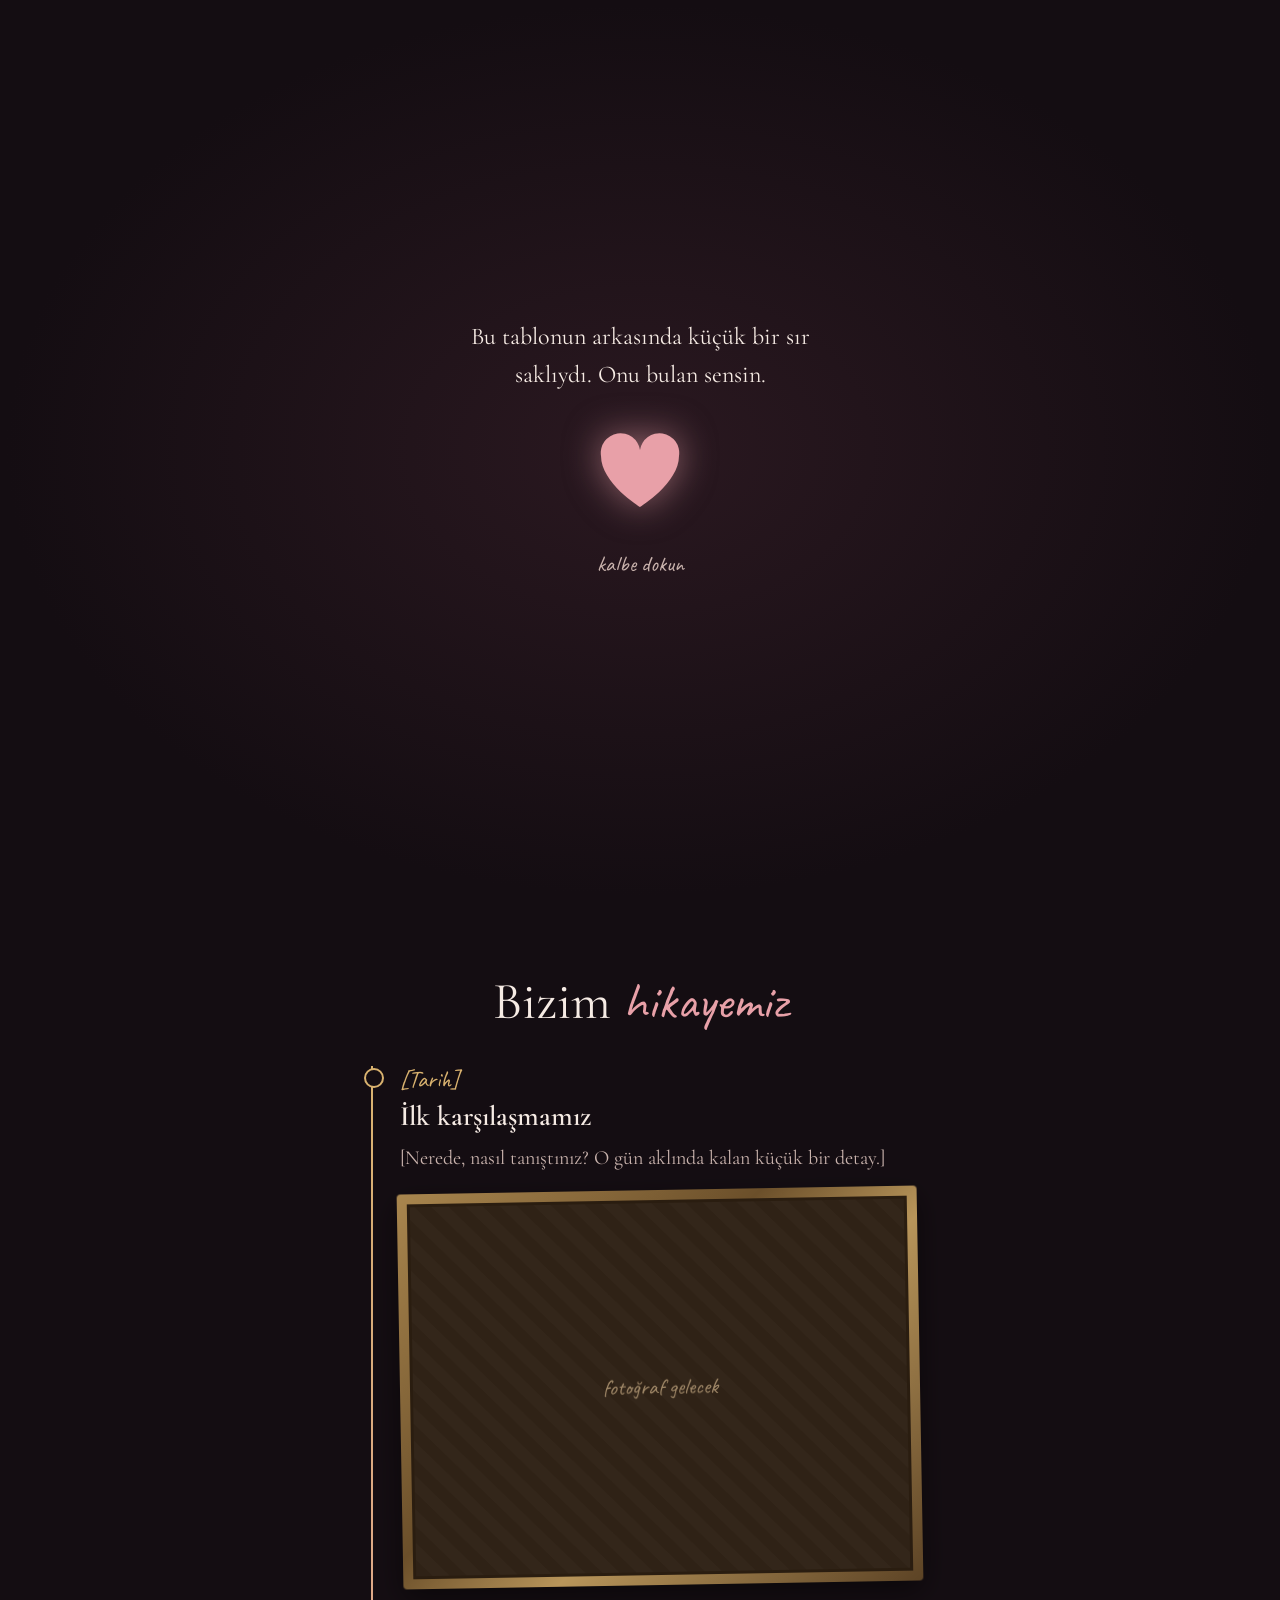
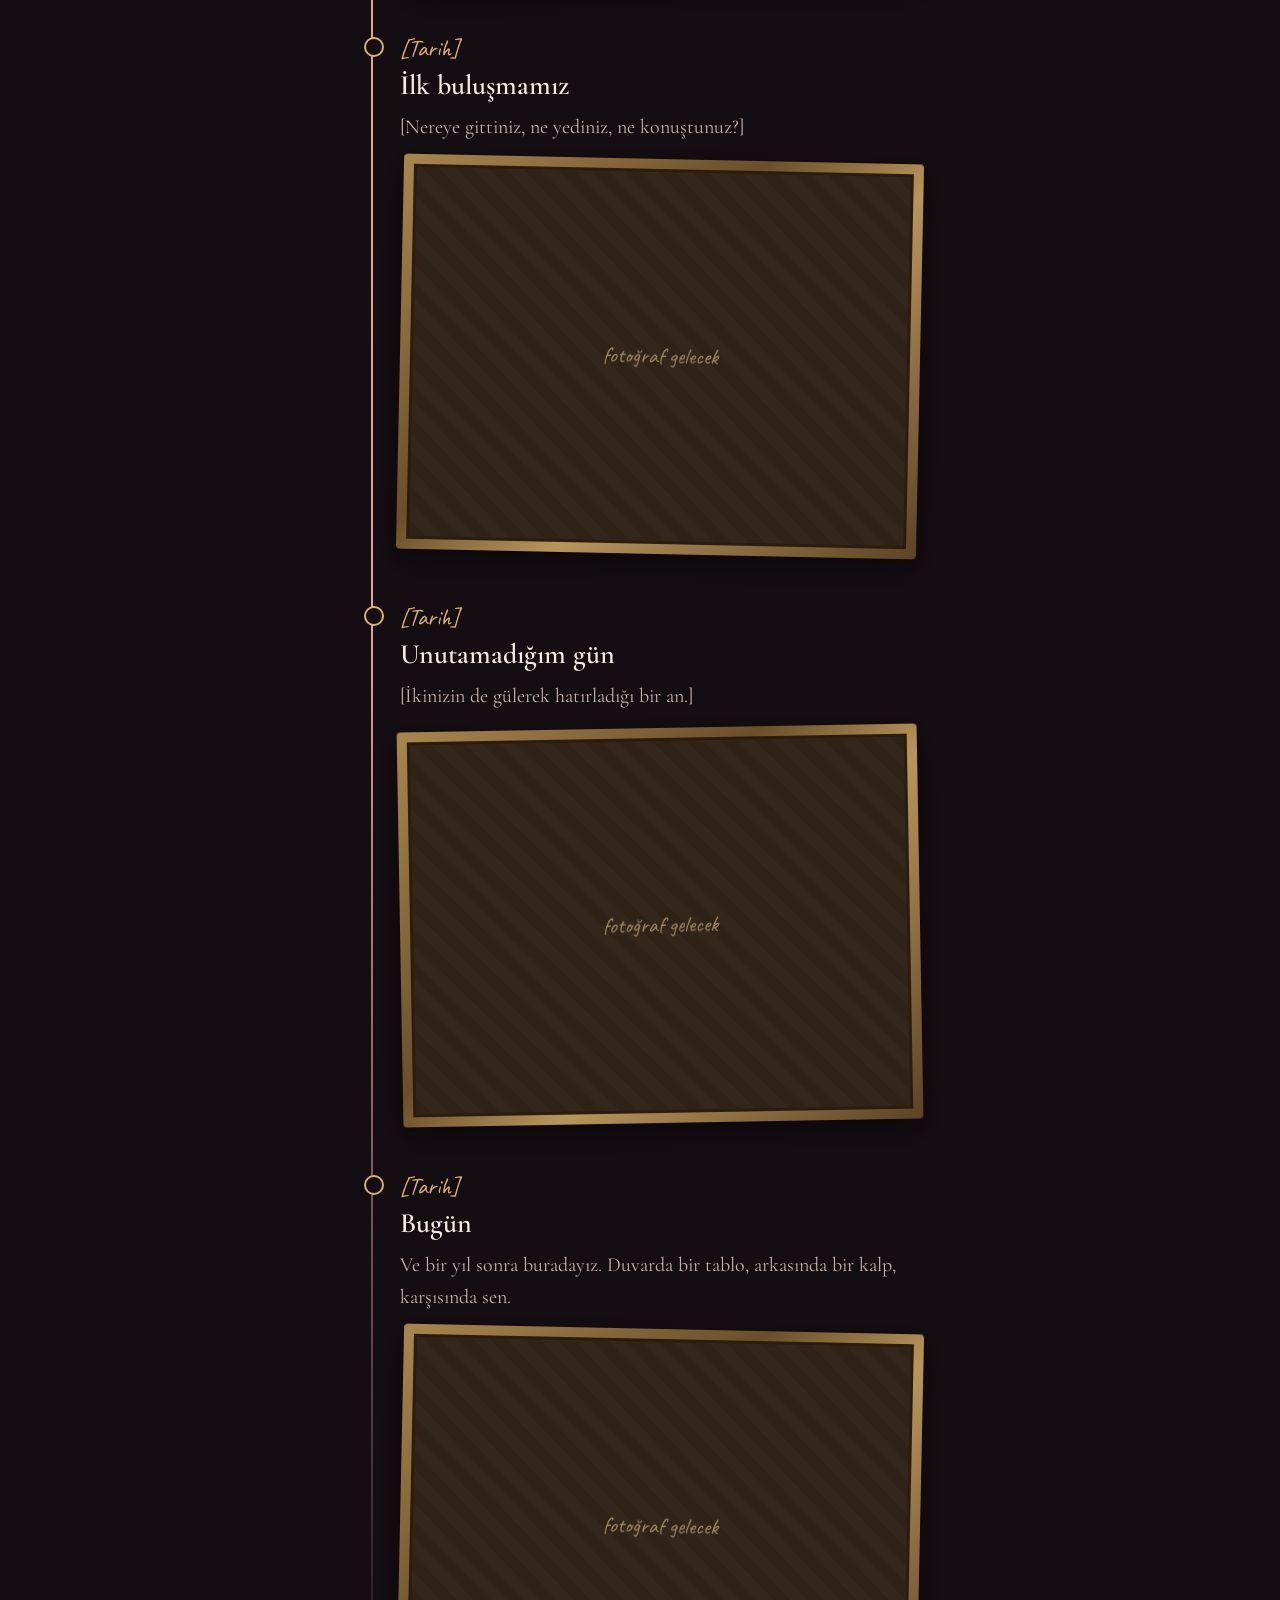
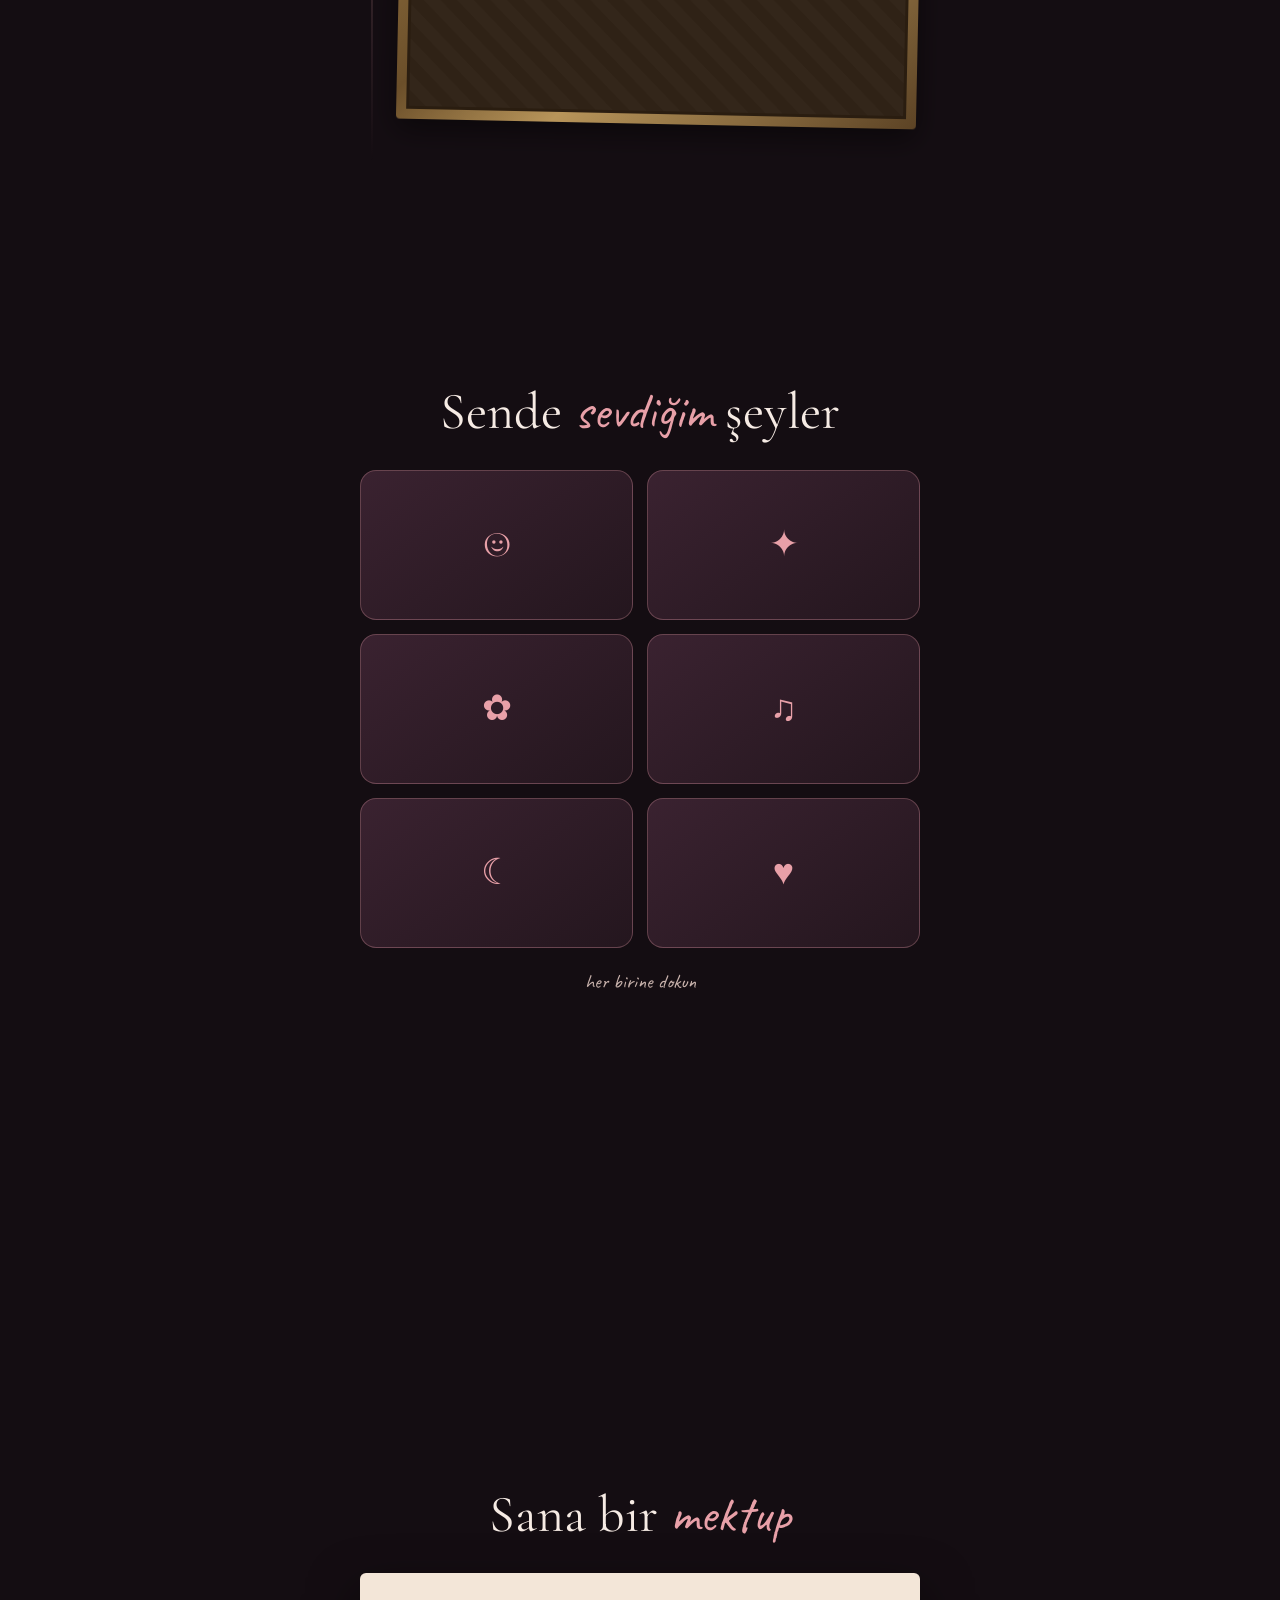
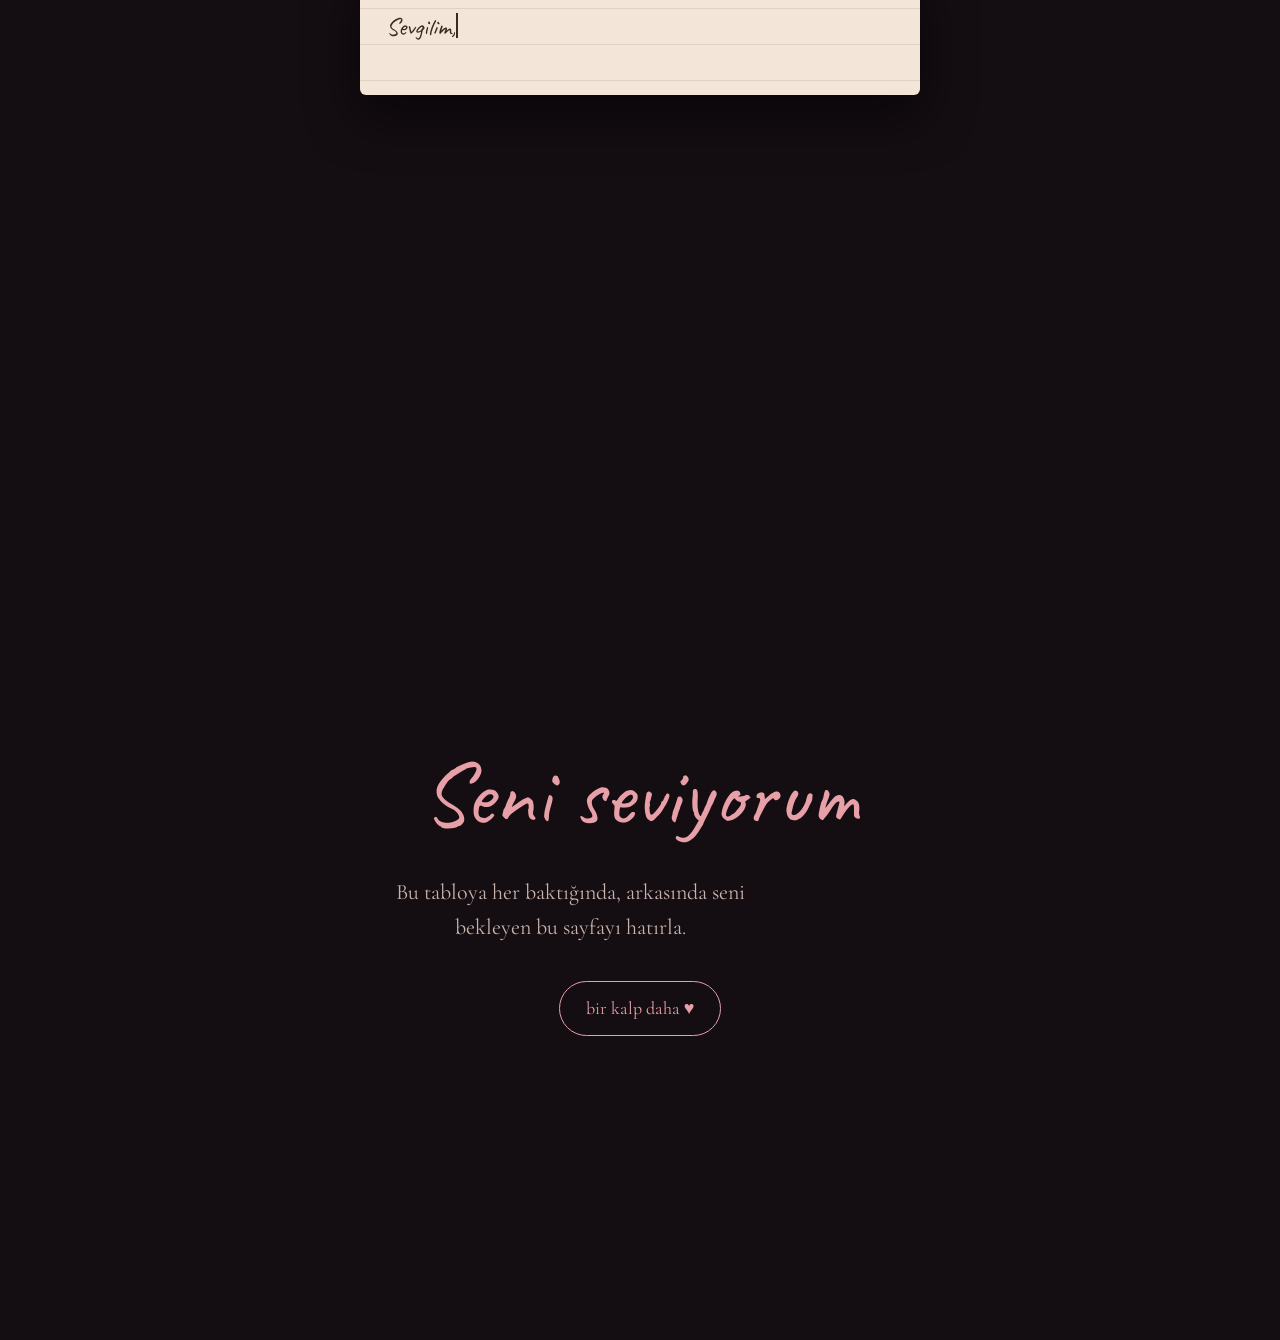
==== seninle/index.html @ 9f1d5860 "Yıl dönümü sürpriz sayfası taslağı (seninle/) NFC etiketiyle açılacak, telefona göre tasarlanmış tek" ====
<!doctype html>
<html lang="tr">
<head>
<meta charset="utf-8">
<meta name="viewport" content="width=device-width, initial-scale=1, viewport-fit=cover">
<meta name="robots" content="noindex, nofollow">
<meta name="theme-color" content="#140d12">
<title>Sana</title>
<link rel="icon" href="data:image/svg+xml,%3Csvg xmlns='http://www.w3.org/2000/svg' viewBox='0 0 64 64'%3E%3Cpath d='M32 56S6 40 6 22a13 13 0 0 1 26-4 13 13 0 0 1 26 4c0 18-26 34-26 34z' fill='%23e8a0a8'/%3E%3C/svg%3E">
<link rel="preconnect" href="https://fonts.googleapis.com">
<link rel="preconnect" href="https://fonts.gstatic.com" crossorigin>
<link href="https://fonts.googleapis.com/css2?family=Caveat:wght@500;700&family=Cormorant+Garamond:ital,wght@0,400;0,600;1,400&display=swap" rel="stylesheet">
<style>
:root{
  --bg:#140d12; --bg2:#1f141b; --ink:#f6ebe4; --muted:#c9b3ad;
  --rose:#e8a0a8; --gold:#d9b26f; --frame:#8a6a3c;
  --serif:"Cormorant Garamond",Georgia,serif; --hand:"Caveat",cursive;
}
*{box-sizing:border-box;margin:0;padding:0}
html{scroll-behavior:smooth}
body{background:var(--bg);color:var(--ink);font-family:var(--serif);font-size:20px;line-height:1.6;overflow-x:hidden;-webkit-font-smoothing:antialiased}
img{max-width:100%;display:block}
#yildizlar{position:fixed;inset:0;z-index:0;pointer-events:none}
main{position:relative;z-index:1}
section{min-height:100svh;padding:72px 20px;display:flex;flex-direction:column;align-items:center;justify-content:center;text-align:center}
.dar{max-width:560px;width:100%;margin:0 auto}
h1,h2{font-weight:400;line-height:1.15}
h2{font-size:clamp(34px,8vw,52px);margin-bottom:28px}
.el{font-family:var(--hand);color:var(--rose)}
.kucuk{font-size:16px;color:var(--muted);letter-spacing:.12em;text-transform:uppercase}

/* Giriş perdesi */
#perde{position:fixed;inset:0;z-index:50;background:radial-gradient(ellipse at center,#2a1820 0%,var(--bg) 70%);display:flex;flex-direction:column;align-items:center;justify-content:center;gap:28px;padding:24px;text-align:center;transition:opacity 1.2s ease,visibility 1.2s}
#perde.kalk{opacity:0;visibility:hidden}
#perde p{font-size:24px;max-width:340px;opacity:0;animation:belir 1.6s .4s forwards}
.kalp-btn{width:96px;height:96px;border:none;background:none;cursor:pointer;opacity:0;animation:belir 1.2s 1.6s forwards, atis 1.4s 2.8s infinite}
.kalp-btn svg{width:100%;height:100%;filter:drop-shadow(0 0 18px rgba(232,160,168,.55))}
#perde small{font-family:var(--hand);font-size:22px;color:var(--muted);opacity:0;animation:belir 1s 2.2s forwards}
@keyframes belir{to{opacity:1}}
@keyframes atis{0%,100%{transform:scale(1)}15%{transform:scale(1.12)}30%{transform:scale(1)}45%{transform:scale(1.08)}}

/* Kahraman */
#giris h1{font-size:clamp(44px,12vw,84px);margin:14px 0 8px}
#giris .alt{font-size:22px;color:var(--muted);max-width:420px}
.sayac{display:grid;grid-template-columns:repeat(4,1fr);gap:10px;margin:40px auto 0;max-width:440px;width:100%}
.sayac div{background:rgba(255,255,255,.04);border:1px solid rgba(217,178,111,.25);border-radius:14px;padding:14px 4px}
.sayac b{display:block;font-size:30px;font-weight:600;color:var(--gold);font-variant-numeric:tabular-nums}
.sayac span{font-size:14px;color:var(--muted)}
.asagi{margin-top:56px;font-family:var(--hand);font-size:22px;color:var(--muted);animation:suz 2.4s infinite}
@keyframes suz{50%{transform:translateY(8px)}}

/* Zaman çizelgesi */
.cizgi{position:relative;max-width:560px;width:100%;margin:0 auto;text-align:left}
.cizgi::before{content:"";position:absolute;left:11px;top:6px;bottom:6px;width:2px;background:linear-gradient(var(--gold),var(--rose),transparent)}
.ani{position:relative;padding-left:40px;margin-bottom:44px}
.ani::before{content:"";position:absolute;left:4px;top:8px;width:16px;height:16px;border-radius:50%;background:var(--bg);border:2px solid var(--gold)}
.ani time{font-family:var(--hand);font-size:24px;color:var(--gold)}
.ani h3{font-size:28px;font-weight:600;line-height:1.2;margin:2px 0 8px}
.ani p{color:var(--muted)}
.cerceve{margin-top:16px;padding:10px;background:linear-gradient(135deg,#a9864e,#6b4f2a 40%,#b8955a 60%,#5c4325);border-radius:4px;box-shadow:0 10px 30px rgba(0,0,0,.5);transform:rotate(-1deg)}
.ani:nth-child(even) .cerceve{transform:rotate(1.2deg)}
.cerceve img,.cerceve .bos{width:100%;aspect-ratio:4/3;object-fit:cover;border:3px solid #2a1d10;background:#2a1d10}
.cerceve .bos{display:flex;align-items:center;justify-content:center;font-family:var(--hand);font-size:22px;color:#a08868;background:repeating-linear-gradient(45deg,#2f2216 0 12px,#33261a 12px 24px)}

/* Sevdiğim şeyler */
.kartlar{display:grid;grid-template-columns:repeat(2,1fr);gap:14px;max-width:560px;width:100%}
.kart{perspective:800px;height:150px;cursor:pointer;-webkit-tap-highlight-color:transparent}
.kart-ic{position:relative;width:100%;height:100%;transition:transform .7s cubic-bezier(.3,.7,.3,1);transform-style:preserve-3d}
.kart.acik .kart-ic{transform:rotateY(180deg)}
.yuz{position:absolute;inset:0;border-radius:16px;backface-visibility:hidden;-webkit-backface-visibility:hidden;display:flex;align-items:center;justify-content:center;padding:14px}
.on{background:linear-gradient(145deg,#3a2230,#24161e);border:1px solid rgba(232,160,168,.3);font-size:36px;color:var(--rose);font-variant-emoji:text}
.arka{background:linear-gradient(145deg,#f3e2d6,#e7cdbd);color:#3a2028;transform:rotateY(180deg);font-size:18px;line-height:1.35}
.ipucu{margin-top:18px;font-family:var(--hand);font-size:20px;color:var(--muted)}

/* Mektup */
.mektup{max-width:560px;width:100%;background:#f3e6d8;color:#3a2a22;border-radius:6px;padding:36px 26px;text-align:left;box-shadow:0 20px 50px rgba(0,0,0,.55);font-family:var(--hand);font-size:25px;line-height:1.45;position:relative;background-image:repeating-linear-gradient(transparent 0 35px,rgba(120,90,70,.15) 35px 36px)}
.mektup p{margin-bottom:14px;min-height:1em}
.mektup .imza{text-align:right;margin-top:20px}
.imlec{display:inline-block;width:2px;height:1em;background:#3a2a22;vertical-align:-3px;animation:yanson .9s steps(1) infinite}
@keyframes yanson{50%{opacity:0}}

/* Final */
#son h2{font-size:clamp(46px,13vw,90px)}
#son p{max-width:420px;color:var(--muted);font-size:22px}
.tekrar{margin-top:36px;background:none;border:1px solid var(--rose);color:var(--rose);font:inherit;font-size:18px;padding:12px 26px;border-radius:999px;cursor:pointer}

/* Kaydırınca belirme */
.goster{opacity:0;transform:translateY(28px);transition:opacity 1s ease,transform 1s ease}
.goster.gorundu{opacity:1;transform:none}

/* Müzik düğmesi */
#muzik{position:fixed;right:16px;bottom:16px;z-index:20;width:46px;height:46px;border-radius:50%;border:1px solid rgba(232,160,168,.5);background:rgba(20,13,18,.7);color:var(--rose);font-size:20px;cursor:pointer;display:none;backdrop-filter:blur(6px)}

.ucan{position:fixed;z-index:60;pointer-events:none;font-size:22px;animation:uc 2.6s ease-out forwards}
@keyframes uc{to{transform:translate(var(--x),var(--y)) rotate(var(--r)) scale(.4);opacity:0}}

@media (prefers-reduced-motion:reduce){*{animation-duration:.01s!important;transition-duration:.01s!important}}
</style>
</head>
<body>

<canvas id="yildizlar"></canvas>

<div id="perde">
  <p id="perde-yazi"></p>
  <button class="kalp-btn" id="ac" aria-label="Aç">
    <svg viewBox="0 0 64 64"><path d="M32 56S6 40 6 22a13 13 0 0 1 26-4 13 13 0 0 1 26 4c0 18-26 34-26 34z" fill="#e8a0a8"/></svg>
  </button>
  <small>kalbe dokun</small>
</div>

<button id="muzik" aria-label="Müziği aç/kapat">♪</button>

<main>
  <section id="giris">
    <div class="dar goster">
      <div class="kucuk" id="ust-yazi"></div>
      <h1 id="baslik"></h1>
      <p class="alt" id="alt-yazi"></p>
      <div class="sayac" aria-live="off">
        <div><b id="s-gun">0</b><span>gün</span></div>
        <div><b id="s-saat">0</b><span>saat</span></div>
        <div><b id="s-dk">0</b><span>dakika</span></div>
        <div><b id="s-sn">0</b><span>saniye</span></div>
      </div>
      <div class="asagi">aşağı kaydır ↓</div>
    </div>
  </section>

  <section id="hikaye">
    <h2 class="goster">Bizim <span class="el">hikayemiz</span></h2>
    <div class="cizgi" id="anilar"></div>
  </section>

  <section id="sevdiklerim">
    <h2 class="goster">Sende <span class="el">sevdiğim</span> şeyler</h2>
    <div class="kartlar goster" id="kartlar"></div>
    <div class="ipucu goster">her birine dokun</div>
  </section>

  <section id="mektup-bolum">
    <h2 class="goster">Sana bir <span class="el">mektup</span></h2>
    <div class="mektup goster" id="mektup"></div>
  </section>

  <section id="son">
    <div class="dar goster">
      <h2 class="el" id="son-baslik"></h2>
      <p id="son-yazi"></p>
      <button class="tekrar" id="kalpler">bir kalp daha ♥</button>
    </div>
  </section>
</main>

<script>
/* ============================================================
   BÜTÜN İÇERİK BURADA. Sadece bu kısmı düzenlemen yeterli.
   [KÖŞELİ PARANTEZ] içindekiler senin dolduracağın yerler.
   ============================================================ */
const CONFIG = {
  sevgili: "[Onun adı]",
  sen: "Emirhan",
  // Birlikte olmaya başladığınız an (YYYY-AA-GGTSS:DD)
  baslangic: "2025-11-07T20:00",

  perde: "Bu tablonun arkasında küçük bir sır saklıydı. Onu bulan sensin.",
  ustYazi: "1. yılımız",
  altYazi: "Seninle geçen her an, bu tablodaki her fırça darbesi kadar özenle seçilmiş gibi.",

  // Fotoğrafları seninle/foto/ klasörüne koy, adını buraya yaz. Foto yoksa "" bırak.
  anilar: [
    { tarih: "[Tarih]", baslik: "İlk karşılaşmamız", metin: "[Nerede, nasıl tanıştınız? O gün aklında kalan küçük bir detay.]", foto: "" },
    { tarih: "[Tarih]", baslik: "İlk buluşmamız", metin: "[Nereye gittiniz, ne yediniz, ne konuştunuz?]", foto: "" },
    { tarih: "[Tarih]", baslik: "Unutamadığım gün", metin: "[İkinizin de gülerek hatırladığı bir an.]", foto: "" },
    { tarih: "[Tarih]", baslik: "Bugün", metin: "Ve bir yıl sonra buradayız. Duvarda bir tablo, arkasında bir kalp, karşısında sen.", foto: "" }
  ],

  // Kartın önünde emoji, arkasında yazı
  sevdiklerim: [
    { on: "☺", arka: "[Gülüşün ...]" },
    { on: "✦", arka: "[Gözlerin ...]" },
    { on: "✿", arka: "[Küçük bir alışkanlığı]" },
    { on: "♫", arka: "[Birlikte dinlediğiniz şarkı]" },
    { on: "☾", arka: "[Gece konuşmalarımız]" },
    { on: "♥", arka: "Ve en çok, sen olduğun için." }
  ],

  mektup: [
    "Sevgilim,",
    "Bu tabloyu hazırlarken her rengi seçerken seni düşündüm. Ama asıl söylemek istediklerimi fırçayla anlatamadım, o yüzden onları buraya, tablonun arkasına sakladım.",
    "[Ona söylemek istediğin, sadece ikinizin bileceği bir şey.]",
    "Bir yıl önce hayatıma girdiğinde, her şeyin bu kadar güzel olacağını bilmiyordum. Şimdi biliyorum ve iyi ki sen.",
    "Nice yıllara, nice tablolara."
  ],
  imza: "Seni çok seven, Emirhan",

  sonBaslik: "Seni seviyorum",
  sonYazi: "Bu tabloya her baktığında, arkasında seni bekleyen bu sayfayı hatırla.",

  // İsteğe bağlı arka plan şarkısı: seninle/muzik.mp3 gibi. Yoksa "" bırak.
  muzik: ""
};
/* ============================================================ */

const $ = s => document.querySelector(s);
const yaz = (id, t) => { $(id).textContent = t; };

yaz("#perde-yazi", CONFIG.perde);
yaz("#ust-yazi", CONFIG.ustYazi);
$("#baslik").innerHTML = `Sevgili <span class="el"></span>`;
$("#baslik .el").textContent = CONFIG.sevgili;
yaz("#alt-yazi", CONFIG.altYazi);
yaz("#son-baslik", CONFIG.sonBaslik);
yaz("#son-yazi", CONFIG.sonYazi);

// Anılar
const anilar = $("#anilar");
CONFIG.anilar.forEach(a => {
  const d = document.createElement("article");
  d.className = "ani goster";
  d.innerHTML = `<time></time><h3></h3><p></p><div class="cerceve"></div>`;
  d.querySelector("time").textContent = a.tarih;
  d.querySelector("h3").textContent = a.baslik;
  d.querySelector("p").textContent = a.metin;
  const c = d.querySelector(".cerceve");
  if (a.foto) {
    const img = new Image(); img.loading = "lazy"; img.alt = a.baslik; img.src = "foto/" + a.foto;
    c.appendChild(img);
  } else {
    c.innerHTML = `<div class="bos">fotoğraf gelecek</div>`;
  }
  anilar.appendChild(d);
});

// Kartlar
const kartlar = $("#kartlar");
CONFIG.sevdiklerim.forEach(k => {
  const d = document.createElement("div");
  d.className = "kart";
  d.innerHTML = `<div class="kart-ic"><div class="yuz on"></div><div class="yuz arka"></div></div>`;
  d.querySelector(".on").textContent = k.on;
  d.querySelector(".arka").textContent = k.arka;
  d.addEventListener("click", () => d.classList.toggle("acik"));
  kartlar.appendChild(d);
});

// Sayaç
const basla = new Date(CONFIG.baslangic);
function sayac(){
  let f = Math.max(0, Date.now() - basla) / 1000;
  const g = Math.floor(f / 86400); f -= g * 86400;
  const s = Math.floor(f / 3600); f -= s * 3600;
  const d = Math.floor(f / 60); const sn = Math.floor(f - d * 60);
  yaz("#s-gun", g.toLocaleString("tr-TR")); yaz("#s-saat", s); yaz("#s-dk", d); yaz("#s-sn", sn);
}
sayac(); setInterval(sayac, 1000);

// Kaydırınca belirme
const io = new IntersectionObserver(es => es.forEach(e => {
  if (e.isIntersecting) { e.target.classList.add("gorundu"); io.unobserve(e.target); }
}), { threshold: .15 });
document.querySelectorAll(".goster").forEach(el => io.observe(el));

// Mektup: daktilo gibi yazılsın
const mektup = $("#mektup");
let mektupBasladi = false;
new IntersectionObserver((es, o) => {
  if (es[0].isIntersecting && !mektupBasladi) { mektupBasladi = true; o.disconnect(); mektupYaz(); }
}, { threshold: .3 }).observe(mektup);
async function mektupYaz(){
  const satirlar = [...CONFIG.mektup, CONFIG.imza];
  const imlec = document.createElement("span"); imlec.className = "imlec";
  for (let i = 0; i < satirlar.length; i++) {
    const p = document.createElement("p");
    if (i === satirlar.length - 1) p.className = "imza";
    mektup.appendChild(p);
    for (const ch of satirlar[i]) {
      p.textContent += ch; p.appendChild(imlec);
      await new Promise(r => setTimeout(r, ch === "," || ch === "." ? 180 : 32));
    }
    await new Promise(r => setTimeout(r, 350));
  }
  imlec.remove();
}

// Kalpler
function kalpYagdir(n, x, y){
  const isaretler = ["♥", "❤", "✿", "✦"];
  for (let i = 0; i < n; i++) {
    const s = document.createElement("span");
    s.className = "ucan";
    s.textContent = isaretler[i % isaretler.length];
    s.style.left = x + "px"; s.style.top = y + "px";
    s.style.color = i % 2 ? "#e8a0a8" : "#d9b26f";
    const a = Math.random() * Math.PI * 2, r = 80 + Math.random() * 220;
    s.style.setProperty("--x", Math.cos(a) * r + "px");
    s.style.setProperty("--y", Math.sin(a) * r - 120 + "px");
    s.style.setProperty("--r", (Math.random() * 360 - 180) + "deg");
    document.body.appendChild(s);
    setTimeout(() => s.remove(), 2700);
  }
}
$("#kalpler").addEventListener("click", e => kalpYagdir(26, e.clientX, e.clientY));

// Müzik
const ses = CONFIG.muzik ? new Audio(CONFIG.muzik) : null;
if (ses) { ses.loop = true; $("#muzik").style.display = "block"; }
$("#muzik").addEventListener("click", () => {
  if (!ses) return;
  if (ses.paused) { ses.play(); $("#muzik").textContent = "♪"; } else { ses.pause(); $("#muzik").textContent = "×"; }
});

// Perdeyi aç
$("#ac").addEventListener("click", e => {
  kalpYagdir(30, e.clientX, e.clientY);
  if (ses) ses.play().catch(() => {});
  setTimeout(() => $("#perde").classList.add("kalk"), 400);
});

// Yıldızlı arka plan
const cv = $("#yildizlar"), cx = cv.getContext("2d");
let yildiz = [];
function boyut(){
  const dpr = Math.min(devicePixelRatio || 1, 2);
  cv.width = innerWidth * dpr; cv.height = innerHeight * dpr;
  cv.style.width = innerWidth + "px"; cv.style.height = innerHeight + "px";
  cx.setTransform(dpr, 0, 0, dpr, 0, 0);
  yildiz = Array.from({ length: Math.round(innerWidth * innerHeight / 9000) }, () => ({
    x: Math.random() * innerWidth, y: Math.random() * innerHeight,
    r: Math.random() * 1.3 + .2, f: Math.random() * Math.PI * 2, h: Math.random() * .02 + .005
  }));
}
function ciz(){
  cx.clearRect(0, 0, innerWidth, innerHeight);
  for (const y of yildiz) {
    y.f += y.h;
    cx.globalAlpha = .35 + Math.sin(y.f) * .3;
    cx.fillStyle = "#f6e3d0";
    cx.beginPath(); cx.arc(y.x, y.y, y.r, 0, 7); cx.fill();
  }
  requestAnimationFrame(ciz);
}
boyut(); ciz(); addEventListener("resize", boyut);
</script>
</body>
</html>
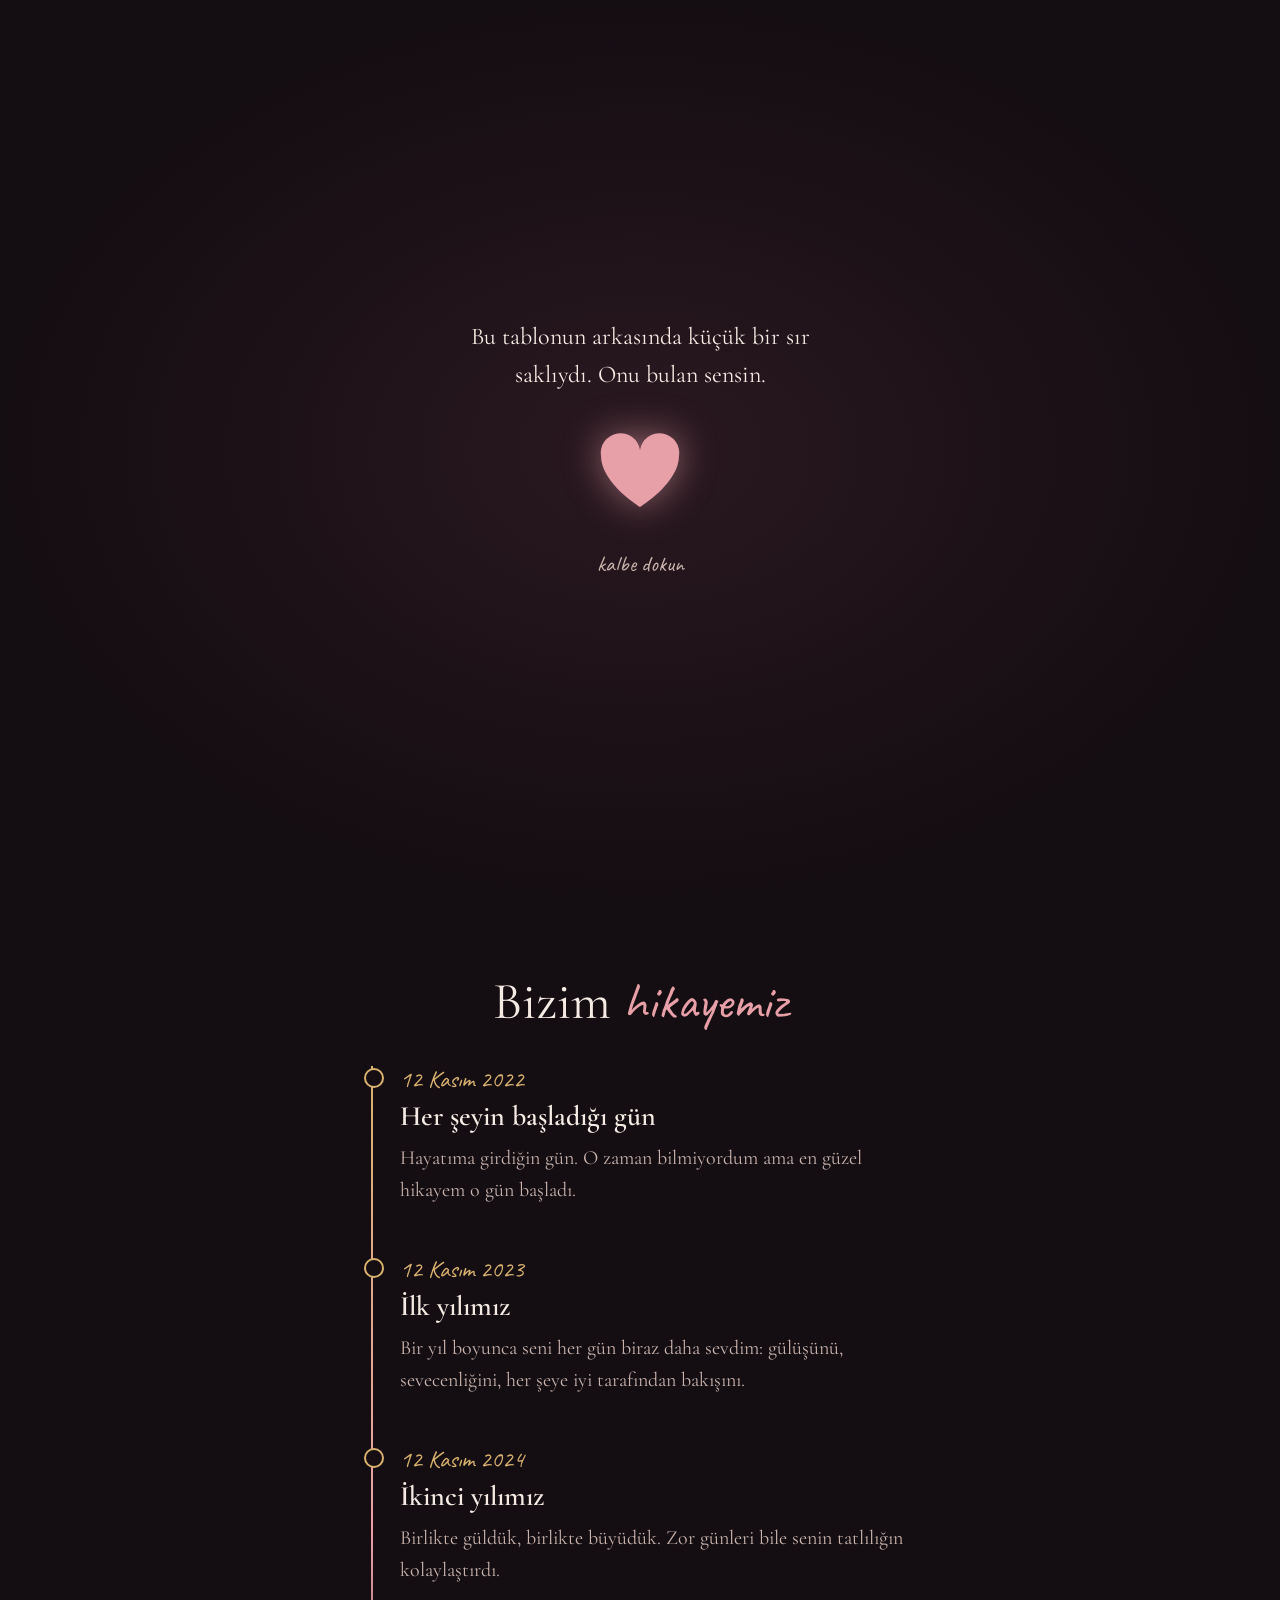
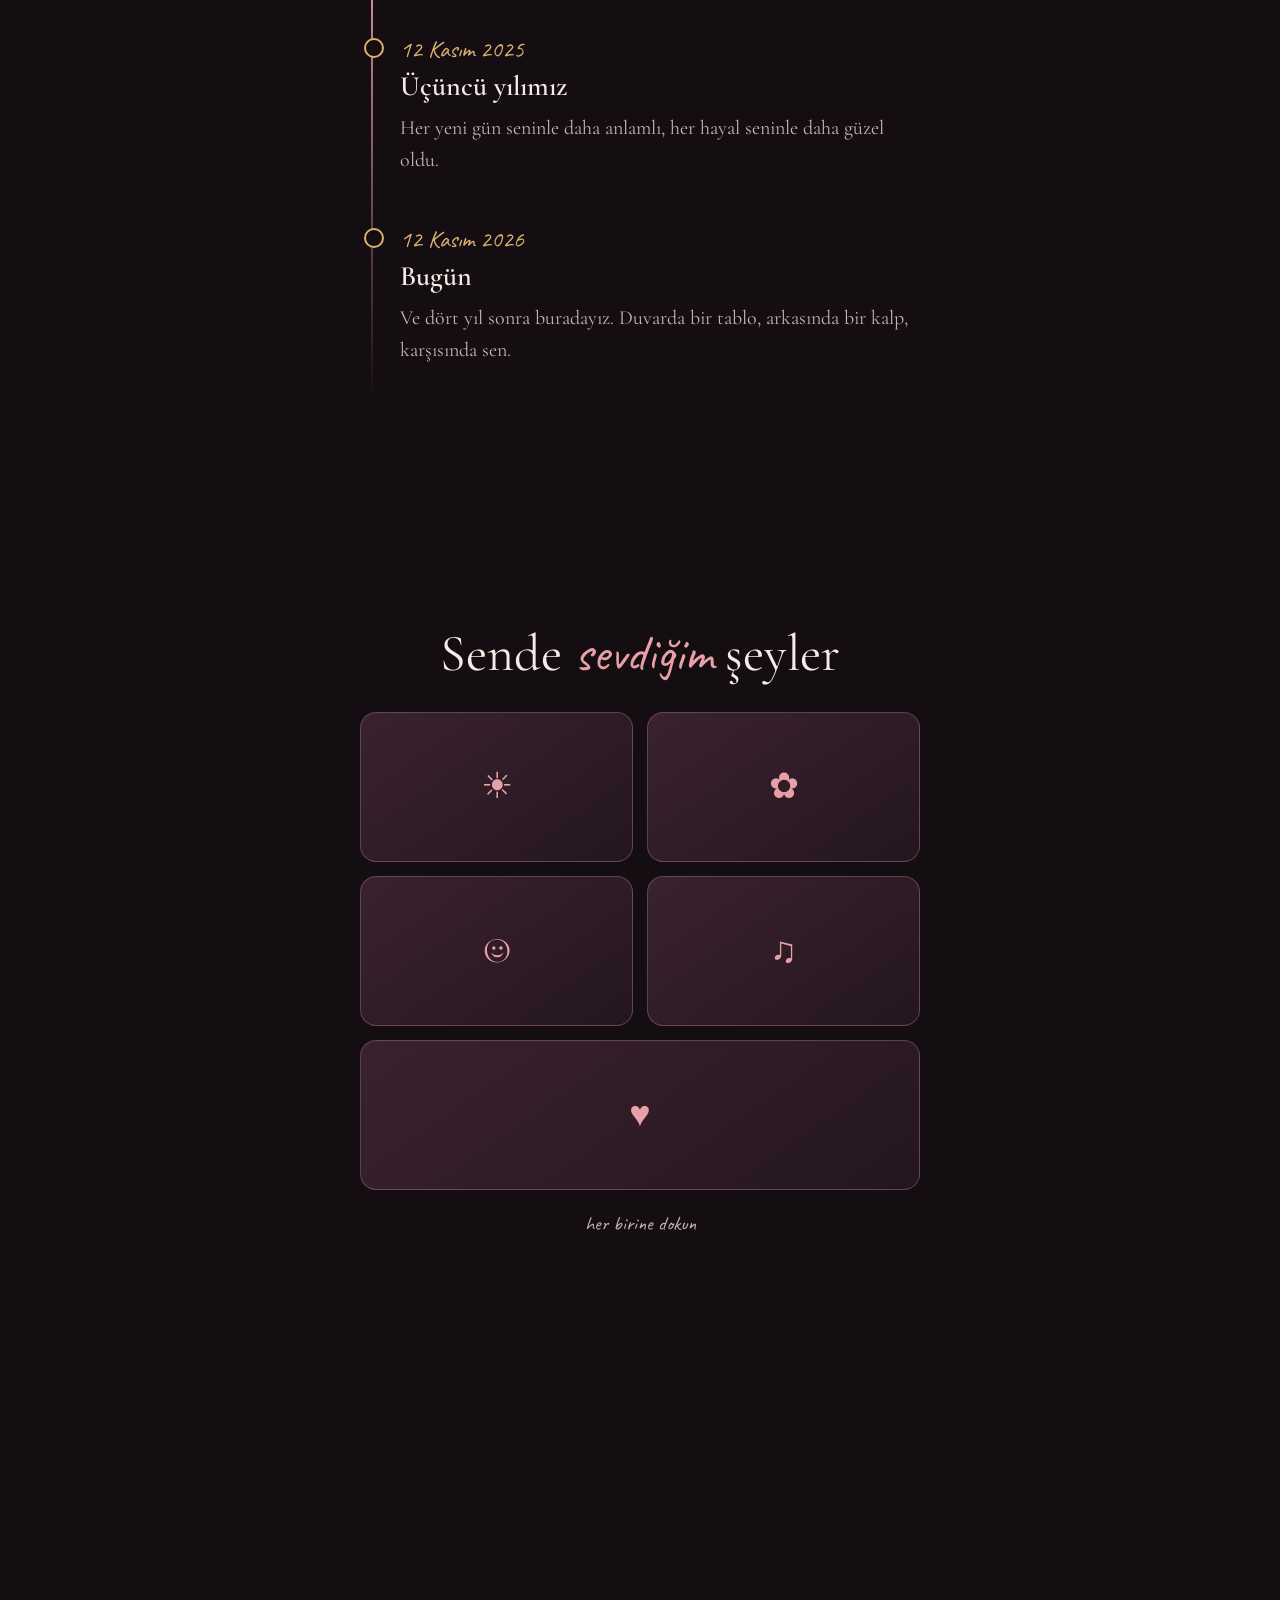
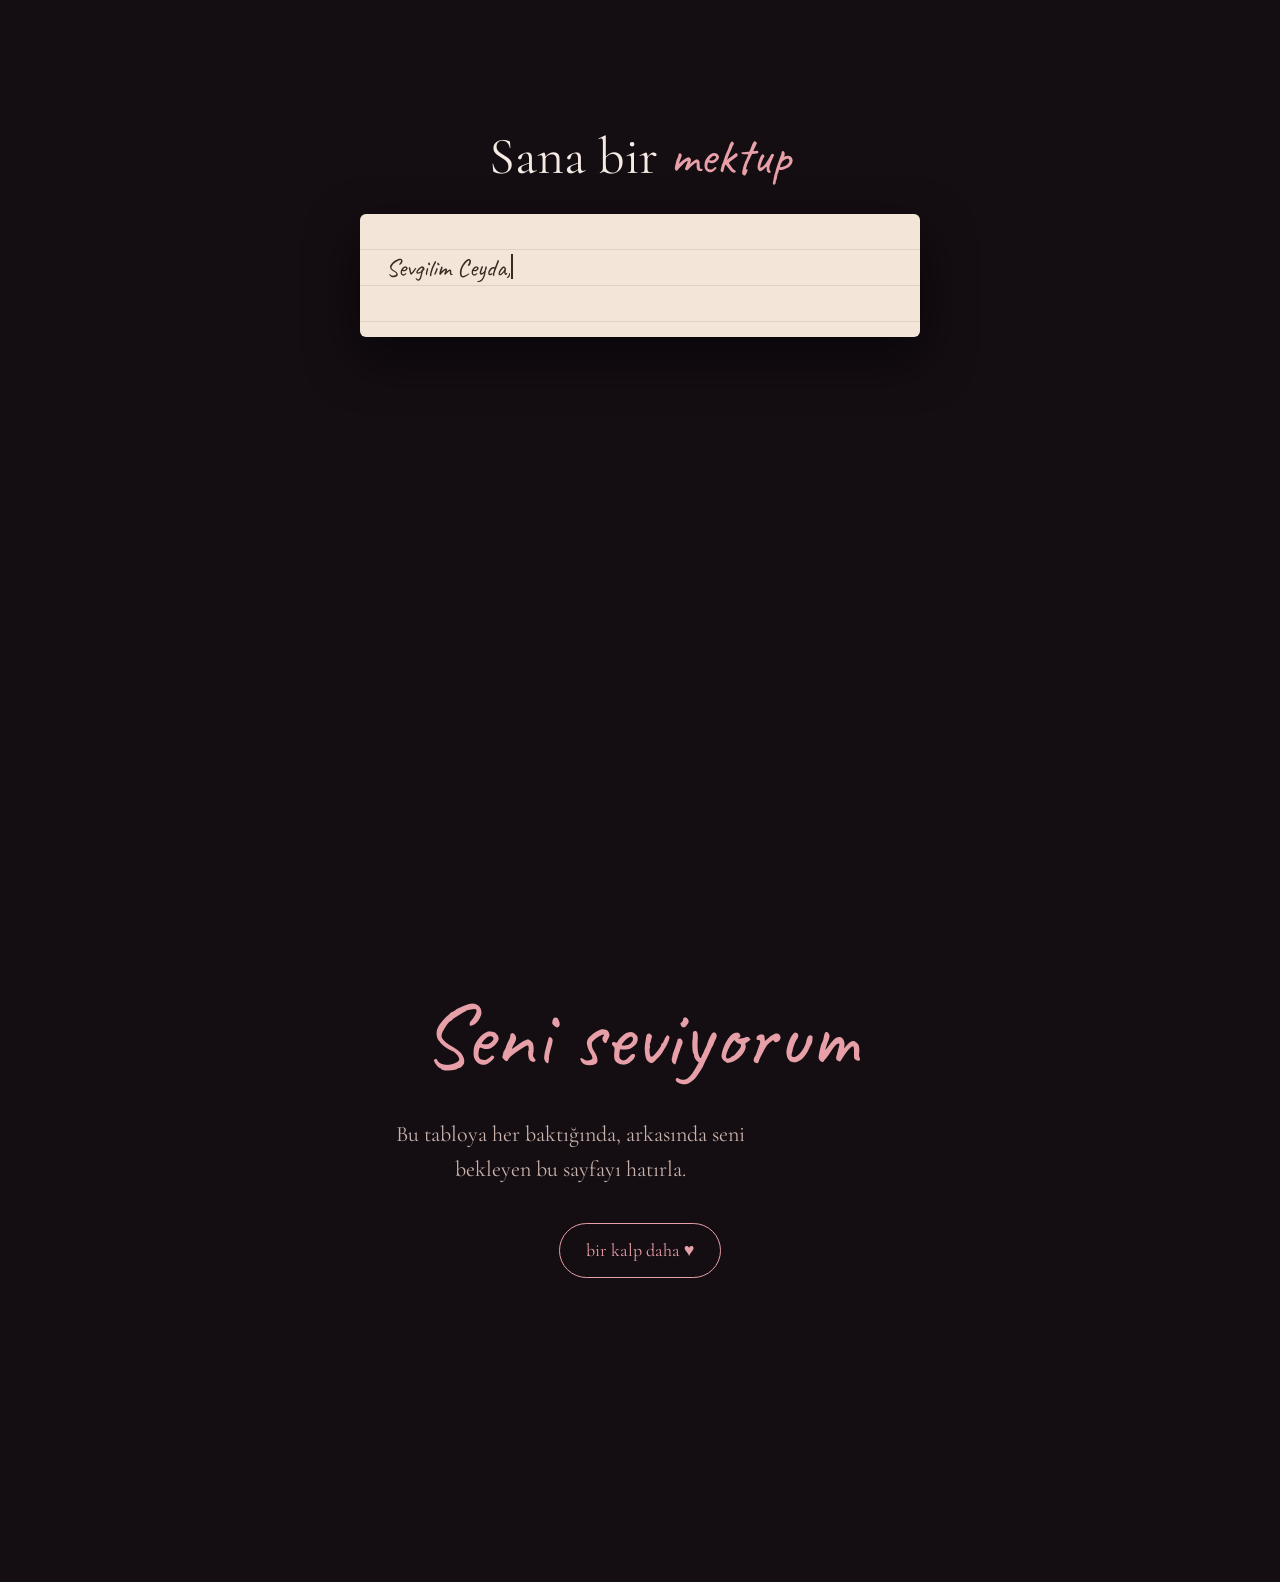
==== commit fef887d1: "Yıl dönümü sayfasını Ceyda'ya göre kişiselleştir, Hailie's Song ekle - 12 Kasım 2022 başlangıçlı say" ====
--- a/seninle/index.html
+++ b/seninle/index.html
@@ -64,6 +64,7 @@
 
 /* Sevdiğim şeyler */
 .kartlar{display:grid;grid-template-columns:repeat(2,1fr);gap:14px;max-width:560px;width:100%}
+.kart:last-child:nth-child(odd){grid-column:span 2}
 .kart{perspective:800px;height:150px;cursor:pointer;-webkit-tap-highlight-color:transparent}
 .kart-ic{position:relative;width:100%;height:100%;transition:transform .7s cubic-bezier(.3,.7,.3,1);transform-style:preserve-3d}
 .kart.acik .kart-ic{transform:rotateY(180deg)}
@@ -158,47 +159,49 @@
    [KÖŞELİ PARANTEZ] içindekiler senin dolduracağın yerler.
    ============================================================ */
 const CONFIG = {
-  sevgili: "[Onun adı]",
+  sevgili: "Ceyda",
   sen: "Emirhan",
-  // Birlikte olmaya başladığınız an (YYYY-AA-GGTSS:DD)
-  baslangic: "2025-11-07T20:00",
+  // Birlikte olmaya başladığımız an (YYYY-AA-GGTSS:DD)
+  baslangic: "2022-11-12T00:00",
 
   perde: "Bu tablonun arkasında küçük bir sır saklıydı. Onu bulan sensin.",
-  ustYazi: "1. yılımız",
+  ustYazi: "4. yılımız",
   altYazi: "Seninle geçen her an, bu tablodaki her fırça darbesi kadar özenle seçilmiş gibi.",
 
-  // Fotoğrafları seninle/foto/ klasörüne koy, adını buraya yaz. Foto yoksa "" bırak.
+  // İstersen foto: "dosya.jpg" ekleyip seninle/foto/ klasörüne koyabilirsin.
   anilar: [
-    { tarih: "[Tarih]", baslik: "İlk karşılaşmamız", metin: "[Nerede, nasıl tanıştınız? O gün aklında kalan küçük bir detay.]", foto: "" },
-    { tarih: "[Tarih]", baslik: "İlk buluşmamız", metin: "[Nereye gittiniz, ne yediniz, ne konuştunuz?]", foto: "" },
-    { tarih: "[Tarih]", baslik: "Unutamadığım gün", metin: "[İkinizin de gülerek hatırladığı bir an.]", foto: "" },
-    { tarih: "[Tarih]", baslik: "Bugün", metin: "Ve bir yıl sonra buradayız. Duvarda bir tablo, arkasında bir kalp, karşısında sen.", foto: "" }
+    { tarih: "12 Kasım 2022", baslik: "Her şeyin başladığı gün", metin: "Hayatıma girdiğin gün. O zaman bilmiyordum ama en güzel hikayem o gün başladı." },
+    { tarih: "12 Kasım 2023", baslik: "İlk yılımız", metin: "Bir yıl boyunca seni her gün biraz daha sevdim: gülüşünü, sevecenliğini, her şeye iyi tarafından bakışını." },
+    { tarih: "12 Kasım 2024", baslik: "İkinci yılımız", metin: "Birlikte güldük, birlikte büyüdük. Zor günleri bile senin tatlılığın kolaylaştırdı." },
+    { tarih: "12 Kasım 2025", baslik: "Üçüncü yılımız", metin: "Her yeni gün seninle daha anlamlı, her hayal seninle daha güzel oldu." },
+    { tarih: "12 Kasım 2026", baslik: "Bugün", metin: "Ve dört yıl sonra buradayız. Duvarda bir tablo, arkasında bir kalp, karşısında sen." }
   ],
 
-  // Kartın önünde emoji, arkasında yazı
+  // Kartın önünde sembol, arkasında yazı
   sevdiklerim: [
-    { on: "☺", arka: "[Gülüşün ...]" },
-    { on: "✦", arka: "[Gözlerin ...]" },
-    { on: "✿", arka: "[Küçük bir alışkanlığı]" },
-    { on: "♫", arka: "[Birlikte dinlediğiniz şarkı]" },
-    { on: "☾", arka: "[Gece konuşmalarımız]" },
+    { on: "☀", arka: "Olaylara hep olumlu bakışın. En kötü günü bile güzelleştiriyorsun." },
+    { on: "✿", arka: "Sevecenliğin. Herkese ve her şeye gösterdiğin o şefkat." },
+    { on: "☺", arka: "Tatlılığın. Ne yapsan içimi ısıtıyorsun." },
+    { on: "♫", arka: "Hailie's Song. Şu an çalan şarkı, bizim şarkımız." },
     { on: "♥", arka: "Ve en çok, sen olduğun için." }
   ],
 
   mektup: [
-    "Sevgilim,",
+    "Sevgilim Ceyda,",
     "Bu tabloyu hazırlarken her rengi seçerken seni düşündüm. Ama asıl söylemek istediklerimi fırçayla anlatamadım, o yüzden onları buraya, tablonun arkasına sakladım.",
-    "[Ona söylemek istediğin, sadece ikinizin bileceği bir şey.]",
-    "Bir yıl önce hayatıma girdiğinde, her şeyin bu kadar güzel olacağını bilmiyordum. Şimdi biliyorum ve iyi ki sen.",
-    "Nice yıllara, nice tablolara."
+    "Dört yıl önce hayatıma girdiğinde her şeyin bu kadar güzel olacağını bilmiyordum. Şimdi biliyorum ve iyi ki hayatımdasın.",
+    "Sen sonraki her günümün, her saatimin ve her dakikamın hayallerini süslüyorsun.",
+    "Seni seviyorum sevgilim. Nice yıllara, nice tablolara."
   ],
   imza: "Seni çok seven, Emirhan",
 
   sonBaslik: "Seni seviyorum",
   sonYazi: "Bu tabloya her baktığında, arkasında seni bekleyen bu sayfayı hatırla.",
 
-  // İsteğe bağlı arka plan şarkısı: seninle/muzik.mp3 gibi. Yoksa "" bırak.
-  muzik: ""
+  // Arka plan şarkısı: Eminem - Hailie's Song (YouTube). Biri açılmazsa sıradakine geçer.
+  // Kendi mp3 dosyanı koymak istersen muzik: "sarki.mp3" yaz, YouTube yerine o çalar.
+  muzik: "",
+  youtube: ["tD5oQQ-CQ4E", "cGDicJwVATw", "ALhIIA3XMCU"]
 };
 /* ============================================================ */
 
@@ -218,16 +221,14 @@
 CONFIG.anilar.forEach(a => {
   const d = document.createElement("article");
   d.className = "ani goster";
-  d.innerHTML = `<time></time><h3></h3><p></p><div class="cerceve"></div>`;
+  d.innerHTML = `<time></time><h3></h3><p></p>`;
   d.querySelector("time").textContent = a.tarih;
   d.querySelector("h3").textContent = a.baslik;
   d.querySelector("p").textContent = a.metin;
-  const c = d.querySelector(".cerceve");
   if (a.foto) {
+    const c = document.createElement("div"); c.className = "cerceve"; d.appendChild(c);
     const img = new Image(); img.loading = "lazy"; img.alt = a.baslik; img.src = "foto/" + a.foto;
     c.appendChild(img);
-  } else {
-    c.innerHTML = `<div class="bos">fotoğraf gelecek</div>`;
   }
   anilar.appendChild(d);
 });
@@ -302,18 +303,52 @@
 }
 $("#kalpler").addEventListener("click", e => kalpYagdir(26, e.clientX, e.clientY));
 
-// Müzik
-const ses = CONFIG.muzik ? new Audio(CONFIG.muzik) : null;
-if (ses) { ses.loop = true; $("#muzik").style.display = "block"; }
-$("#muzik").addEventListener("click", () => {
-  if (!ses) return;
-  if (ses.paused) { ses.play(); $("#muzik").textContent = "♪"; } else { ses.pause(); $("#muzik").textContent = "×"; }
+// Müzik: mp3 varsa onu, yoksa YouTube oynatıcısını kullan
+const muzikBtn = $("#muzik");
+let calar = null, calarHazir = false, calarBekliyor = false, ytSira = 0, caliyor = false;
+function butonGuncelle(){ muzikBtn.textContent = caliyor ? "♪" : "×"; }
+if (CONFIG.muzik) {
+  const ses = new Audio(CONFIG.muzik); ses.loop = true;
+  calar = { play: () => ses.play().catch(() => {}), pause: () => ses.pause() };
+  calarHazir = true;
+  ses.addEventListener("play", () => { caliyor = true; butonGuncelle(); });
+  ses.addEventListener("pause", () => { caliyor = false; butonGuncelle(); });
+} else if (CONFIG.youtube && CONFIG.youtube.length) {
+  const kutu = document.createElement("div");
+  kutu.id = "yt"; kutu.style.cssText = "position:fixed;left:-9999px;top:0;width:200px;height:200px";
+  document.body.appendChild(kutu);
+  const t = document.createElement("script"); t.src = "https://www.youtube.com/iframe_api"; document.head.appendChild(t);
+  window.onYouTubeIframeAPIReady = () => {
+    const yt = new YT.Player("yt", {
+      width: 200, height: 200, videoId: CONFIG.youtube[0],
+      playerVars: { playsinline: 1, controls: 0, rel: 0 },
+      events: {
+        onReady: () => { calarHazir = true; if (calarBekliyor) calar.play(); },
+        onStateChange: e => {
+          if (e.data === YT.PlayerState.PLAYING) caliyor = true;
+          if (e.data === YT.PlayerState.PAUSED) caliyor = false;
+          if (e.data === YT.PlayerState.ENDED) { yt.seekTo(0); yt.playVideo(); }
+          butonGuncelle();
+        },
+        onError: () => {
+          // Bu video gömülemiyorsa sıradakini dene
+          if (++ytSira < CONFIG.youtube.length) yt.loadVideoById(CONFIG.youtube[ytSira]);
+        }
+      }
+    });
+    calar = { play: () => yt.playVideo(), pause: () => yt.pauseVideo() };
+  };
+}
+if (CONFIG.muzik || (CONFIG.youtube && CONFIG.youtube.length)) muzikBtn.style.display = "block";
+function muzikBaslat(){ if (calar && calarHazir) calar.play(); else calarBekliyor = true; }
+muzikBtn.addEventListener("click", () => {
+  if (caliyor) calar.pause(); else muzikBaslat();
 });
 
 // Perdeyi aç
 $("#ac").addEventListener("click", e => {
   kalpYagdir(30, e.clientX, e.clientY);
-  if (ses) ses.play().catch(() => {});
+  muzikBaslat();
   setTimeout(() => $("#perde").classList.add("kalk"), 400);
 });
 
